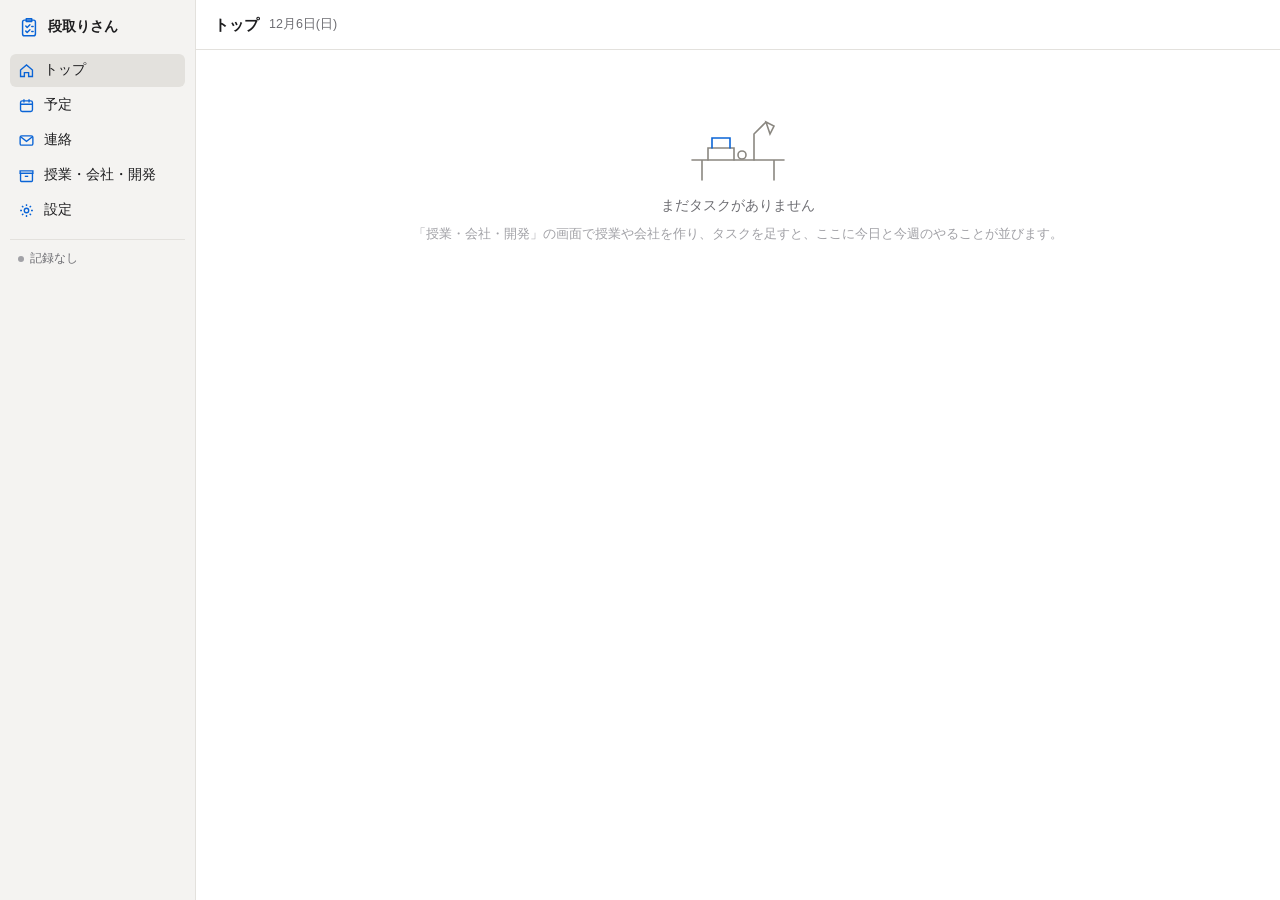
==== web/index.html @ 80c5bd5e "実装①区切り1: 土台(本体・データ・予備・画面の枠・開く .bat) Co-Authored-By: Claude Opus 5.5 <noreply@anthropic.com>" ====
<!doctype html>
<html lang="ja">
<head>
<meta charset="utf-8">
<meta name="viewport" content="width=device-width, initial-scale=1">
<title>段取りさん</title>
<link rel="icon" href="/assets/character/dandori-normal.png">
<link rel="stylesheet" href="/web/app.css">
</head>
<body>
<div class="app" id="app">
  <aside class="side" id="side"></aside>
  <main class="main" id="main"></main>
</div>
<nav class="tabbar" id="tabbar"></nav>
<div id="layer"></div>
<script src="/web/app.js"></script>
</body>
</html>
---- web/app.css ----
/* 段取りさんの見た目。UI 試作(版23)の色・線・文字の大きさをそのまま使う */
:root{
  --bg:#ecebe8; --win:#ffffff; --side:#f4f3f1; --line:#e3e1dd; --line2:#d3d0ca;
  --ink:#1d1d1f; --sub:#6e6e73; --faint:#a1a1a6;
  --blue:#0a64d6; --blue-wash:#e8f0fc; --red:#c8372d; --red-wash:#fbeceb; --amber:#9a6200; --amber-wash:#fbf2df;
  --ill:#8a8780; --ill-accent:#0a64d6;
  color-scheme:light;
}
@media (prefers-color-scheme: dark){:root{
  --bg:#141416; --win:#1e1e20; --side:#252528; --line:#323236; --line2:#3e3e43;
  --ink:#f2f2f4; --sub:#a1a1a6; --faint:#6e6e73;
  --blue:#4c9bff; --blue-wash:#1b2a40; --red:#ff6b5f; --red-wash:#3a2020; --amber:#e8b04b; --amber-wash:#352a14;
  --ill:#8e8b85; --ill-accent:#4c9bff; color-scheme:dark}}
*{box-sizing:border-box}
html,body{height:100%}
body{margin:0;background:var(--win);color:var(--ink);font-family:-apple-system,BlinkMacSystemFont,"Hiragino Sans","Yu Gothic UI","Meiryo",sans-serif;font-size:13.5px;line-height:1.55;font-variant-numeric:tabular-nums}
button{font:inherit;color:inherit;background:none;border:0;cursor:pointer;padding:0}
input,select,textarea{font:inherit;color:var(--ink)}
[hidden]{display:none!important}

.app{display:grid;grid-template-columns:196px minmax(0,1fr);height:100%}
.side{background:var(--side);border-right:1px solid var(--line);padding:14px 10px;display:flex;flex-direction:column;gap:2px;overflow-y:auto}
.brand{display:flex;align-items:center;gap:8px;padding:2px 8px 14px;font-weight:700;font-size:14px}
.brand svg{width:22px;height:22px}
.nav{display:flex;align-items:center;gap:9px;padding:6px 8px;border-radius:6px;color:var(--ink);width:100%;text-align:left}
.nav svg{width:17px;height:17px;flex:none;color:var(--blue)}
.nav .c{margin-left:auto;color:var(--sub);font-size:12px}
.nav.on{background:var(--line)}
.nav .dot{width:7px;height:7px;border-radius:50%;background:var(--blue);margin-left:auto}
.recmini{margin:10px 0 0;padding:10px 8px 0;font-size:11.5px;color:var(--sub);display:flex;align-items:center;gap:6px;border-top:1px solid var(--line)}
.recmini .pulse{width:6px;height:6px;border-radius:50%;background:var(--faint);flex:none}
.recmini.on .pulse{background:var(--red)}
.recmini .clk{color:var(--faint);margin-left:auto}

.main{min-width:0;display:flex;flex-direction:column;overflow-y:auto;container-type:inline-size}
.bar{display:flex;align-items:center;gap:10px;padding:12px 18px;border-bottom:1px solid var(--line);min-height:50px;position:sticky;top:0;background:var(--win);z-index:2}
.bar h1{font-size:15px;margin:0;font-weight:700}
.bar .date{color:var(--sub);font-size:12.5px}
.bar .r{margin-left:auto;display:flex;gap:8px;align-items:center}
.col{min-width:0;padding:0 18px 24px}
.btn{border:1px solid var(--line2);border-radius:6px;padding:3px 10px;font-size:12.5px;background:var(--win)}
.btn.pri{background:var(--blue);border-color:var(--blue);color:#fff}
.empty{display:flex;flex-direction:column;align-items:center;gap:8px;color:var(--faint);padding:48px 16px;font-size:12.5px;text-align:center}
.empty svg{width:120px;height:90px}
.empty b{color:var(--sub);font-weight:500;font-size:13.5px}

.tabbar{display:none}
@media (max-width:760px){
  .app{grid-template-columns:1fr;height:auto;min-height:100%;padding-bottom:80px}
  .side{display:none}
  .tabbar{display:flex;flex-wrap:wrap;position:fixed;left:0;right:0;bottom:0;border-top:1px solid var(--line);background:var(--side);justify-content:space-around;padding:6px 0 8px;z-index:4}
  .tabbar .recmini{width:100%;margin:0 0 4px;padding:0 14px 5px;border-top:0;border-bottom:1px solid var(--line);font-size:10.5px}
  .tabbar button{display:flex;flex-direction:column;align-items:center;gap:2px;font-size:10.5px;color:var(--sub);position:relative;min-width:56px}
  .tabbar svg{width:20px;height:20px}
  .tabbar button.on{color:var(--blue)}
  .tabbar .dot{position:absolute;top:0;right:14px;width:7px;height:7px;border-radius:50%;background:var(--blue)}
  .main{overflow:visible}
  .bar .date{display:none}
}
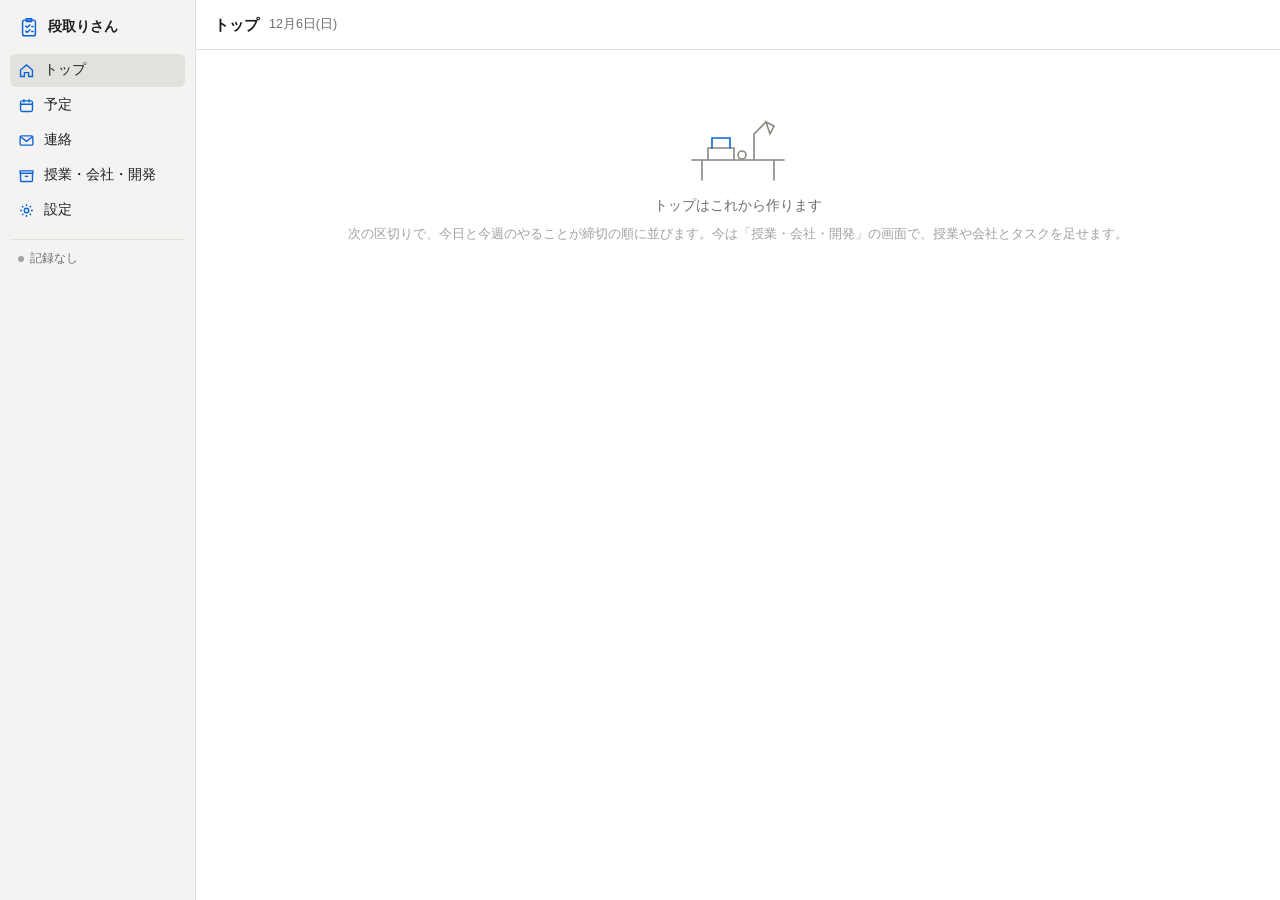
==== commit a339cdc6: "実装①区切り2: 入れ物とタスク(種類・一覧・中の画面・タスクの窓・未分類の仕分け) Co-Authored-By: Claude Opus 5.5 <noreply@anthropic.com>" ====
--- a/web/index.html
+++ b/web/index.html
@@ -6,6 +6,7 @@
 <title>段取りさん</title>
 <link rel="icon" href="/assets/character/dandori-normal.png">
 <link rel="stylesheet" href="/web/app.css">
+<link rel="stylesheet" href="/web/screens.css">
 </head>
 <body>
 <div class="app" id="app">
--- a/web/screens.css
+++ b/web/screens.css
@@ -0,0 +1,86 @@
+/* 授業・会社・開発(S4)と中の画面(S5)、設定、小窓 */
+.sec{padding:12px 0;border-bottom:1px solid var(--line)}
+.sh{font-size:11.5px;color:var(--sub);margin:0 0 6px;display:flex;align-items:center;gap:6px}
+.band{margin-top:12px;padding:7px 10px;border-radius:6px;background:var(--amber-wash);color:var(--amber);font-size:12.5px;display:flex;gap:8px;align-items:center;width:100%;text-align:left}
+.kind{padding:12px 0;border-bottom:1px solid var(--line)}
+.kind h3{font-size:13px;margin:0 0 6px;display:flex;align-items:center;gap:8px}
+.kind h3 i{width:9px;height:9px;border-radius:2px}
+.kind h3 span{color:var(--sub);font-weight:400;font-size:12px}
+.kind .none{color:var(--faint);font-size:12px;padding:2px 0 4px}
+.fhd,.frow{display:grid;grid-template-columns:170px minmax(0,1fr) 84px 84px;gap:12px;align-items:baseline}
+.fhd{font-size:11px;color:var(--faint);padding:10px 6px 4px;border-bottom:1px solid var(--line)}
+.frow{padding:6px;margin:0 -6px;width:calc(100% + 12px);border-radius:6px;text-align:left;font-size:12.5px}
+.frow:hover{background:var(--side)}
+.fn{font-weight:500;min-width:0;overflow:hidden;text-overflow:ellipsis;white-space:nowrap}
+.fx{display:flex;gap:10px;min-width:0}
+.fx span:first-child{min-width:0;overflow:hidden;text-overflow:ellipsis;white-space:nowrap}
+.fd{color:var(--sub);white-space:nowrap}
+.fnone{color:var(--faint)}
+.fc{text-align:right;color:var(--sub)}
+.fl{display:none;font-style:normal}
+.late{color:var(--red)}
+.fold{color:var(--sub);font-size:12.5px;padding:12px 0;display:block}
+.chead{padding:14px 18px;border-bottom:1px solid var(--line)}
+.chead .back{color:var(--blue);font-size:12.5px}
+.chead .t{font-size:17px;font-weight:700;display:flex;gap:8px;align-items:center;margin-top:4px}
+.chead .m{color:var(--sub);font-size:12px;margin-top:4px;display:flex;flex-wrap:wrap;gap:4px 14px;align-items:center}
+.gtrack{display:inline-block;width:120px;height:4px;background:var(--line);border-radius:2px;overflow:hidden;vertical-align:middle;margin-right:6px}
+.gtrack i{display:block;height:100%;background:var(--blue)}
+.tabs{display:flex;gap:2px;border-bottom:1px solid var(--line);padding:0 18px}
+.tabs button{padding:9px 12px;font-size:12.5px;color:var(--sub);border-bottom:2px solid transparent;margin-bottom:-1px}
+.tabs button.on{color:var(--ink);border-bottom-color:var(--blue)}
+.lb{font-size:11px;padding:1px 6px;border-radius:4px;white-space:nowrap}
+.task{display:grid;grid-template-columns:18px minmax(0,1fr) auto;gap:8px;align-items:center;padding:6px 0;border-bottom:1px solid var(--line)}
+.task.withLab{grid-template-columns:18px auto minmax(0,1fr) auto}
+.task:last-child{border-bottom:0}
+.ck{width:15px;height:15px;border:1.5px solid var(--line2);border-radius:50%;display:block}
+.ck:hover{border-color:var(--blue)}
+.task.done .ck{background:var(--blue);border-color:var(--blue)}
+.task.done .nm,.task.done .tlink{color:var(--faint);text-decoration:line-through}
+.nm{min-width:0;overflow-wrap:anywhere;text-align:left}
+.rowbtn{text-align:left;min-width:0;display:block;width:100%}
+.due{color:var(--sub);font-size:12px;white-space:nowrap}
+.due.late{color:var(--red)}
+.tlink{color:var(--ink);text-decoration:underline;text-decoration-color:var(--line2);text-underline-offset:3px}
+.tlink:hover{color:var(--blue);text-decoration-color:var(--blue)}
+.to{margin-left:6px;font-size:11px;color:var(--faint);text-decoration:none;display:inline-block}
+.mk{font-size:10.5px;border-radius:4px;padding:0 5px;margin-left:5px;white-space:nowrap}
+.mk-rep{color:var(--sub);border:1px dashed var(--line2)}
+.mk-pick{background:var(--side);color:var(--sub)}
+.rowb{display:flex;align-items:center;gap:8px;margin-top:10px;flex-wrap:wrap}
+.sset{padding:14px 0;border-bottom:1px solid var(--line)}
+.sset h3{font-size:13px;margin:0 0 8px}
+.krow{display:grid;grid-template-columns:auto minmax(0,1fr) auto auto auto;gap:8px 14px;align-items:center;padding:6px 0;border-bottom:1px solid var(--line);font-size:12.5px}
+.krow input[type=color]{width:26px;height:22px;border:1px solid var(--line2);border-radius:4px;padding:0;background:none}
+.nmin{border:1px solid transparent;border-radius:5px;padding:2px 6px;background:none;min-width:0;width:100%}
+.nmin:hover,.nmin:focus{border-color:var(--line2);outline:0}
+.tg{white-space:nowrap;display:inline-flex;align-items:center;gap:5px;font-size:11.5px;color:var(--sub)}
+.sw{width:26px;height:15px;border-radius:8px;background:var(--line2);position:relative;transition:.2s;flex:none}
+.sw::after{content:"";position:absolute;top:2px;left:2px;width:11px;height:11px;border-radius:50%;background:var(--win);transition:.2s}
+.sw.on{background:var(--blue)}
+.sw.on::after{left:13px}
+.link{color:var(--blue)}
+.danger{color:var(--red)}
+.ov{position:fixed;inset:0;background:rgba(20,20,22,.28);display:flex;align-items:flex-start;justify-content:center;padding:70px 16px;z-index:20}
+.modal{background:var(--win);border:1px solid var(--line2);border-radius:10px;width:min(440px,100%);padding:16px 18px;box-shadow:0 18px 40px rgba(0,0,0,.18)}
+.modal h3{margin:0 0 10px;font-size:14px}
+.modal .acts{display:flex;justify-content:flex-end;gap:8px;margin-top:14px;flex-wrap:wrap}
+.modal .acts .l{margin-right:auto}
+.field{display:grid;grid-template-columns:120px minmax(0,1fr);gap:8px;align-items:center;margin:7px 0;font-size:12.5px}
+.field input,.field select{border:1px solid var(--line2);border-radius:6px;padding:4px 8px;background:var(--win);min-width:0;width:100%}
+.field .two{display:flex;gap:6px}
+.hint{font-size:11.5px;color:var(--faint);line-height:1.6}
+.err{color:var(--red);font-size:12px;min-height:1.2em;margin-top:6px}
+.toast{position:fixed;left:50%;bottom:30px;transform:translateX(-50%);background:var(--ink);color:var(--win);border-radius:8px;padding:8px 14px;display:flex;gap:14px;align-items:center;font-size:12.5px;z-index:30;white-space:nowrap}
+.toast button{color:#7db5ff;font-weight:500}
+@media (max-width:760px){
+  .toast{bottom:96px}
+  .fhd{display:none}
+  .frow{grid-template-columns:minmax(0,1fr) auto;gap:2px 10px}
+  .frow .fx{grid-column:1/-1;grid-row:2;font-size:12px}
+  .frow .fc:last-child{display:none}
+  .fl{display:inline}
+  .krow{grid-template-columns:auto minmax(0,1fr) auto}
+  .krow .tg{grid-column:2/-1}
+  .field{grid-template-columns:1fr}
+}
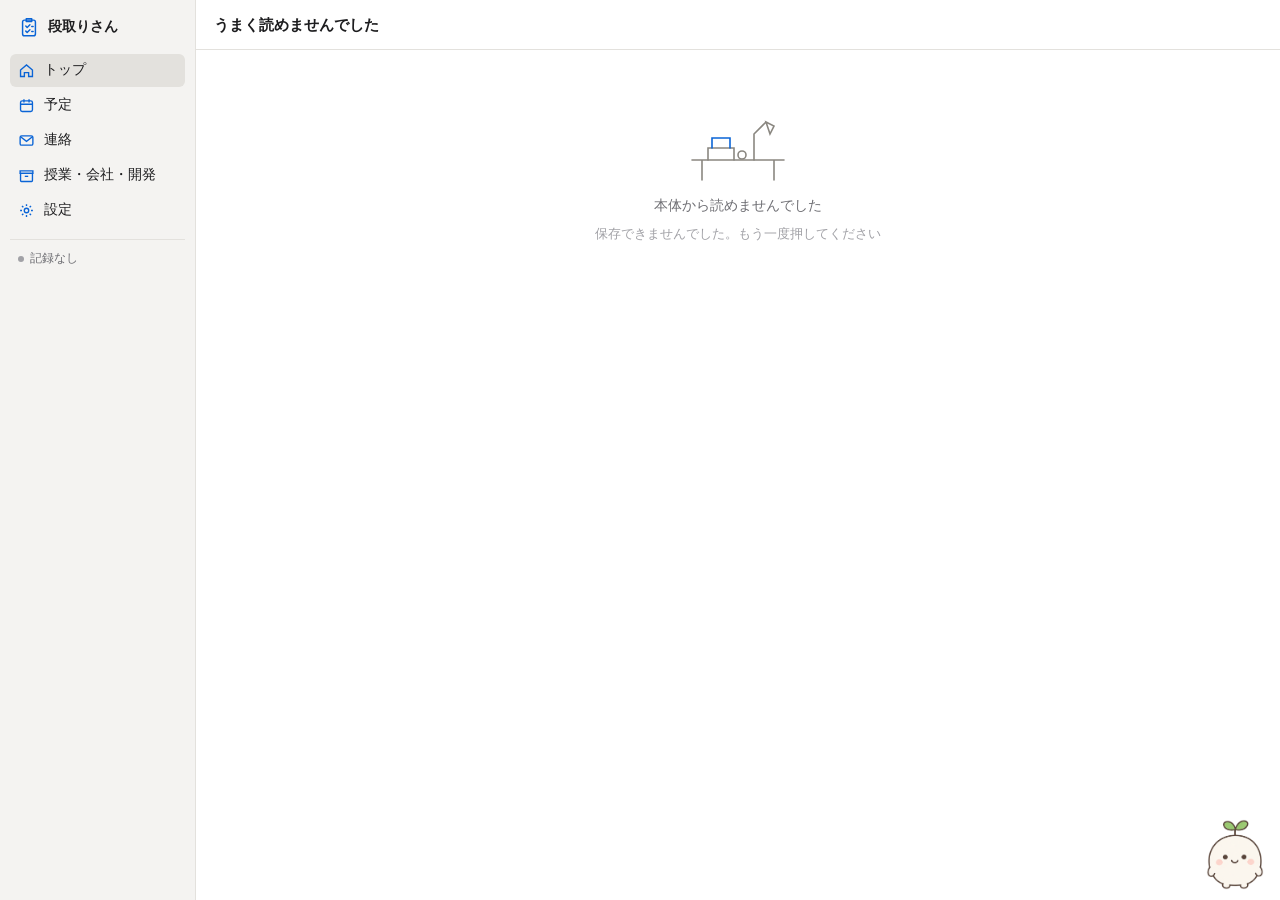
==== commit be9d0ab0: "実装①区切り6: モッチ(吹き出し・サイドバー・運ぶ・ひまなときの動き・claude -p で答える・確認してから操作) Co-Authored-By: Claude Opus 5.5 <norepl" ====
--- a/web/index.html
+++ b/web/index.html
@@ -7,14 +7,18 @@
 <link rel="icon" href="/assets/character/dandori-normal.png">
 <link rel="stylesheet" href="/web/app.css">
 <link rel="stylesheet" href="/web/screens.css">
+<link rel="stylesheet" href="/web/mochi.css">
 </head>
 <body>
 <div class="app" id="app">
   <aside class="side" id="side"></aside>
   <main class="main" id="main"></main>
+  <aside class="agp" id="agp" hidden aria-label="モッチと話す"></aside>
 </div>
 <nav class="tabbar" id="tabbar"></nav>
+<div id="agent"></div>
 <div id="layer"></div>
 <script src="/web/app.js"></script>
+<script src="/web/mochi.js"></script>
 </body>
 </html>
--- a/web/screens.css
+++ b/web/screens.css
@@ -84,3 +84,48 @@
   .krow .tg{grid-column:2/-1}
   .field{grid-template-columns:1fr}
 }
+
+/* トップ(S1) */
+.tbody{display:grid;grid-template-columns:minmax(0,1fr) 270px;flex:1}
+.rcol{border-left:1px solid var(--line);padding:0 16px 24px;min-width:0}
+.gauge{display:grid;grid-template-columns:auto minmax(0,1fr) auto;gap:10px;align-items:center;font-size:12px;color:var(--sub);padding:2px 0}
+.gbtn{text-align:left;border-radius:6px;padding:4px 6px;margin:-4px -6px;width:calc(100% + 12px)}
+.gbtn:hover{background:var(--side)}
+.gar{color:var(--faint);font-size:10px}
+.gdetail{margin-top:8px;padding:6px 0 2px 12px;border-left:2px solid var(--line)}
+.gdetail .gauge{grid-template-columns:150px minmax(0,1fr) 60px}
+.gsub{font-size:11px;color:var(--faint);margin:6px 0 2px}
+.track{height:4px;background:var(--line);border-radius:2px;overflow:hidden}
+.track i{display:block;height:100%;background:var(--blue);border-radius:2px}
+.links{display:flex;flex-wrap:wrap;gap:6px}
+.lk{display:inline-flex;align-items:center;gap:6px;border:1px solid var(--line2);border-radius:6px;padding:3px 9px;font-size:12.5px;background:var(--win);color:var(--ink);text-decoration:none}
+.lk:hover{border-color:var(--blue)}
+.lk svg{color:var(--sub)}
+.lk em{font-style:normal;color:var(--sub);font-size:11.5px}
+.note{display:flex;flex-wrap:wrap;gap:4px 14px;font-size:12.5px}
+.note button{color:var(--blue)}
+.overdue{background:var(--red-wash);margin:0 -18px;padding:8px 18px}
+.overdue .sh{color:var(--red)}
+.tl{display:grid;grid-template-columns:44px minmax(0,1fr);gap:8px;padding:4px 0;font-size:12.5px}
+.tl span:first-child{color:var(--sub)}
+.sh .n{color:var(--faint)}
+@media (max-width:900px){
+  .tbody{grid-template-columns:1fr}
+  .rcol{border-left:0;padding:0 18px;border-top:1px solid var(--line)}
+}
+
+/* 作業記録・確認してほしいこと */
+.log{display:grid;grid-template-columns:110px minmax(0,1fr) auto;gap:10px;padding:6px 0;border-bottom:1px solid var(--line);font-size:12.5px;align-items:center}
+.log .tm{color:var(--sub)}
+.cm{color:var(--sub);font-size:11.5px}
+.qcard{padding:12px 0;border-bottom:1px solid var(--line)}
+.qcard b{font-weight:500}
+.qcard .s{color:var(--sub);font-size:12px;margin:2px 0 6px}
+.qcard select{border:1px solid var(--line2);border-radius:6px;padding:3px 6px;background:var(--win)}
+.btn.sm{padding:1px 8px;font-size:12px}
+.ask1{margin:0 0 8px;padding:8px 10px;background:var(--blue-wash);border-radius:6px;font-size:12.5px;display:flex;flex-wrap:wrap;gap:6px;align-items:center}
+
+.mk-warn{background:var(--amber-wash);color:var(--amber)}
+.kv{display:grid;grid-template-columns:200px minmax(0,1fr);gap:4px 12px;font-size:12.5px;padding:3px 0}
+.kv span:first-child{color:var(--sub)}
+@media (max-width:760px){.kv{grid-template-columns:1fr}}
--- a/web/mochi.css
+++ b/web/mochi.css
@@ -0,0 +1,110 @@
+/* モッチ(F22・S7)。UI 試作 版23 の見た目と動きをそのまま使う。窓いっぱいなので fixed で置く */
+.mascot{position:fixed;left:0;top:0;z-index:6;width:58px;height:71px;display:block;touch-action:none;cursor:grab}
+.mascot.grab{cursor:grabbing}
+.mchar{position:relative;display:block;width:100%;height:100%}
+.mascot .mchar{animation:bob 3.2s ease-in-out infinite}
+.mascot:hover .mchar{transform:translateY(-3px)}
+.mchar img{position:absolute;inset:0;width:100%;height:100%;pointer-events:none}
+.m-n{animation:mn 5s infinite}.m-b{opacity:0;animation:mb 5s infinite}.m-t{opacity:0}
+.talking .m-n{opacity:1;animation:none}.talking .m-b{opacity:0;animation:none}.talking .m-t{animation:tk .5s steps(1) infinite}
+@keyframes mn{0%,93%,98%,100%{opacity:1}94%,97%{opacity:0}}@keyframes mb{0%,93%,98%,100%{opacity:0}94%,97%{opacity:1}}@keyframes tk{0%{opacity:1}50%{opacity:0}}
+.mascot .keep{position:absolute;right:-2px;top:-2px;width:10px;height:10px;border-radius:50%;background:var(--blue);border:2px solid var(--win)}
+@keyframes bob{0%,100%{transform:translateY(0)}50%{transform:translateY(-2px)}}
+@keyframes blink{0%,94%,100%{transform:scaleY(1)}96%{transform:scaleY(.1)}}
+.bub{position:fixed;visibility:hidden;z-index:4;max-width:220px;background:var(--win);border:1px solid var(--line2);border-radius:10px;padding:8px 26px 8px 11px;font-size:12px;line-height:1.55;text-align:left;box-shadow:0 6px 18px rgba(0,0,0,.08)}
+.bub::after{content:"";position:absolute;left:var(--tx,20px);bottom:-6px;width:10px;height:10px;background:var(--win);border-right:1px solid var(--line2);border-bottom:1px solid var(--line2);transform:rotate(45deg)}
+.bub .x{position:absolute;right:7px;top:4px;color:var(--faint);font-size:14px}
+.aghd .mface{width:22px;height:27px;flex:none}
+.agbtn{position:absolute;right:18px;bottom:18px;z-index:4;display:flex;align-items:center;gap:7px;padding:7px 14px 7px 11px;border:1px solid var(--line2);border-radius:20px;background:var(--win);font-size:12.5px;box-shadow:0 4px 14px rgba(0,0,0,.08)}
+.agbtn svg{width:17px;height:17px;color:var(--blue)}
+.agbtn:hover{border-color:var(--blue)}
+.agp{min-width:0;min-height:0;height:100%;background:var(--win);border-left:1px solid var(--line);display:flex;flex-direction:column}
+.aghd{display:flex;align-items:center;gap:8px;padding:12px 14px;border-bottom:1px solid var(--line);font-weight:700;font-size:13.5px}
+.aghd svg{width:18px;height:18px;color:var(--blue)}
+.aghr{margin-left:auto;display:flex;align-items:center;gap:10px}
+.agnew{color:var(--blue);font-weight:400;font-size:12px}
+.aghide{color:var(--sub);display:flex;padding:2px;border-radius:5px}
+.aghide:hover{background:var(--side)}
+.agkeep{font-size:11px;color:var(--faint);margin-left:2px}
+.agctx{font-size:11.5px;color:var(--sub);padding:7px 14px;border-bottom:1px solid var(--line);background:var(--side)}
+.agctx b{color:var(--ink);font-weight:500}
+.aglog{flex:1;overflow-y:auto;padding:12px 14px;display:flex;flex-direction:column;gap:12px;font-size:12.5px}
+.agm.me{align-self:flex-end;max-width:85%;background:var(--side);border-radius:8px;padding:6px 10px}
+.agm.ai{max-width:100%}
+.agm.ai .who{font-size:11px;color:var(--faint);margin-bottom:2px}
+.agm .ls{margin:6px 0 0;border-top:1px solid var(--line)}
+.agm .ls div{display:flex;justify-content:space-between;gap:10px;padding:4px 0;border-bottom:1px solid var(--line)}
+.agm .ls span:last-child{color:var(--sub);white-space:nowrap}
+.agm .src{color:var(--faint);font-size:11px;margin-top:5px}
+.agm .row{margin-top:8px}
+.agm.wait{color:var(--faint)}
+.agsug{display:flex;flex-wrap:wrap;gap:5px;padding:0 14px 10px}
+.agsug button{border:1px solid var(--line2);border-radius:14px;padding:2px 10px;font-size:11.5px;color:var(--sub)}
+.agsug button:hover{color:var(--blue);border-color:var(--blue)}
+.agin{border-top:1px solid var(--line);padding:10px 14px 12px}
+.agin .hint{margin-top:5px}
+.chat{position:fixed;visibility:hidden;z-index:5;width:min(330px,calc(100% - 28px));max-height:min(460px,calc(100% - 110px));display:flex;flex-direction:column;background:var(--win);border:1px solid var(--line2);border-radius:16px;box-shadow:0 12px 32px rgba(0,0,0,.12)}
+.chat::after{content:"";position:absolute;left:var(--tx,30px);bottom:-7px;width:13px;height:13px;background:var(--win);border-right:1px solid var(--line2);border-bottom:1px solid var(--line2);transform:rotate(45deg)}
+.chd{display:flex;align-items:baseline;gap:8px;padding:11px 14px 6px;font-size:12px}
+.chd b{font-size:13px}
+.chd .ctx{color:var(--faint);font-size:11px;min-width:0;overflow:hidden;text-overflow:ellipsis;white-space:nowrap}
+.chr{margin-left:auto;display:flex;gap:10px;white-space:nowrap}
+.chr button{color:var(--sub);font-size:11.5px}
+.chr button:hover{color:var(--blue)}
+.clog{flex:1;min-height:0;overflow-y:auto;padding:4px 14px 8px;display:flex;flex-direction:column;gap:9px;font-size:12.5px;line-height:1.65}
+.cm.me{align-self:flex-end;max-width:85%;background:var(--blue-wash);color:var(--ink);border-radius:12px 12px 4px 12px;padding:5px 11px}
+.cm.ai{align-self:flex-start;max-width:96%}
+.cm .ls{margin:5px 0 0;border-top:1px solid var(--line)}
+.cm .ls div{display:flex;justify-content:space-between;gap:10px;padding:3px 0;border-bottom:1px solid var(--line)}
+.cm .ls span:last-child{color:var(--sub);white-space:nowrap}
+.cm .src{color:var(--faint);font-size:11px;margin-top:3px}
+.cm .row{margin-top:7px}
+.dots3{display:inline-flex;gap:4px;padding:4px 0}
+.dots3 i{width:6px;height:6px;border-radius:50%;background:var(--faint);animation:dt 1s infinite}
+.dots3 i:nth-child(2){animation-delay:.15s}.dots3 i:nth-child(3){animation-delay:.3s}
+@keyframes dt{0%,60%,100%{opacity:.3;transform:translateY(0)}30%{opacity:1;transform:translateY(-2px)}}
+.csug{display:flex;gap:5px;overflow-x:auto;padding:0 14px 8px;scrollbar-width:none}
+.csug button{flex:none;border:1px solid var(--line2);border-radius:14px;padding:2px 10px;font-size:11.5px;color:var(--sub);white-space:nowrap}
+.csug button:hover{color:var(--blue);border-color:var(--blue)}
+.cin{display:flex;align-items:center;gap:6px;margin:0 10px 10px;padding:4px 4px 4px 12px;border:1px solid var(--line2);border-radius:20px;background:var(--side)}
+.cin:focus-within{border-color:var(--blue);background:var(--win)}
+.cin input{flex:1;min-width:0;border:0;outline:0;background:none;padding:4px 0;font-size:12.5px}
+.send{width:26px;height:26px;border-radius:50%;background:var(--blue);color:#fff;display:flex;align-items:center;justify-content:center;flex:none}
+.send svg{width:15px;height:15px}
+.mascot.hop{animation:hop .9s ease-out}
+.mascot.sway{animation:sway 1.6s ease-in-out}
+.mascot.peek{animation:peek 2.2s ease-in-out}
+.mascot.stretch{animation:stretch 1.4s ease-in-out}
+.mascot.doze .m-n,.mascot.doze .m-t{opacity:0!important;animation:none!important}
+.mascot.doze .m-b{opacity:1;animation:none}
+.zz{position:absolute;left:-4px;top:2px;font-size:11px;color:var(--sub);font-weight:700;pointer-events:none;animation:zz 3.6s ease-out forwards}
+.zz:nth-of-type(2){animation-delay:1.1s;opacity:0}
+@keyframes hop{0%{transform:translateY(0) scale(1,1)}15%{transform:translateY(0) scale(1.08,.9)}40%{transform:translateY(-16px) scale(.95,1.06)}65%{transform:translateY(0) scale(1.06,.93)}80%{transform:translateY(-4px) scale(1,1)}100%{transform:translateY(0)}}
+@keyframes sway{0%,100%{transform:rotate(0)}25%{transform:rotate(-9deg)}75%{transform:rotate(9deg)}}
+@keyframes peek{0%,100%{transform:translateX(0) scaleX(1)}20%,45%{transform:translateX(-6px) scaleX(1)}50%,80%{transform:translateX(-6px) scaleX(-1)}}
+@keyframes stretch{0%,100%{transform:scale(1,1)}40%,60%{transform:scale(.94,1.12)}}
+@keyframes zz{0%{opacity:0;transform:translate(0,0)}20%{opacity:1}100%{opacity:0;transform:translate(-14px,-22px)}}
+.chat.below::after,.bub.below::after{bottom:auto;top:-7px;transform:rotate(225deg)}
+#agent.dragging .chat,#agent.dragging .bub{display:none}
+.mascot.panic .mchar{animation:panic .16s linear infinite}
+.mascot.panic .m-n,.mascot.panic .m-b{opacity:0!important;animation:none!important}
+.mascot.panic .m-t{opacity:1!important;animation:none!important}
+.mascot.panic::before,.mascot.panic::after{content:"";position:absolute;width:7px;height:10px;border-radius:50% 50% 50% 50%/40% 40% 60% 60%;background:#8cc4f2;top:8px;animation:sweat .5s ease-out infinite}
+.mascot.panic::before{left:-6px}.mascot.panic::after{right:-6px;animation-delay:.25s}
+.mascot .ah{position:absolute;left:50%;top:-16px;transform:translateX(-50%);font-size:11px;font-weight:700;color:var(--red);white-space:nowrap;pointer-events:none}
+.mascot.land .mchar{animation:land .45s ease-out}
+.mascot.walk .mchar{animation:step .32s ease-in-out infinite}
+.mascot.walk.right .mchar img{transform:scaleX(-1)}
+@keyframes panic{0%{transform:rotate(-12deg) translateY(0)}25%{transform:rotate(0) translateY(-3px)}50%{transform:rotate(12deg) translateY(0)}75%{transform:rotate(0) translateY(-3px)}100%{transform:rotate(-12deg)}}
+@keyframes sweat{0%{opacity:1;transform:translateY(0)}100%{opacity:0;transform:translateY(12px)}}
+@keyframes land{0%{transform:scale(1.15,.82)}45%{transform:scale(.94,1.08) translateY(-5px)}100%{transform:scale(1,1)}}
+@keyframes step{0%,100%{transform:translateY(0) rotate(-5deg)}50%{transform:translateY(-5px) rotate(5deg)}}
+.agp .aglog .cm{max-width:100%}
+.aghd .sideb{display:flex;gap:10px;margin-left:auto;font-weight:400}
+.app.ag{grid-template-columns:196px minmax(0,1fr) 330px}
+.agp .cin{margin-top:auto}
+.btn.sm{padding:1px 8px;font-size:12px}
+@media (max-width:760px){.app.ag{grid-template-columns:1fr}.agp{position:fixed;inset:0 0 58px 0;z-index:15;border-left:0;height:auto}}
+
+.cm{white-space:pre-wrap}
+.cm .ls,.cm .row{white-space:normal}
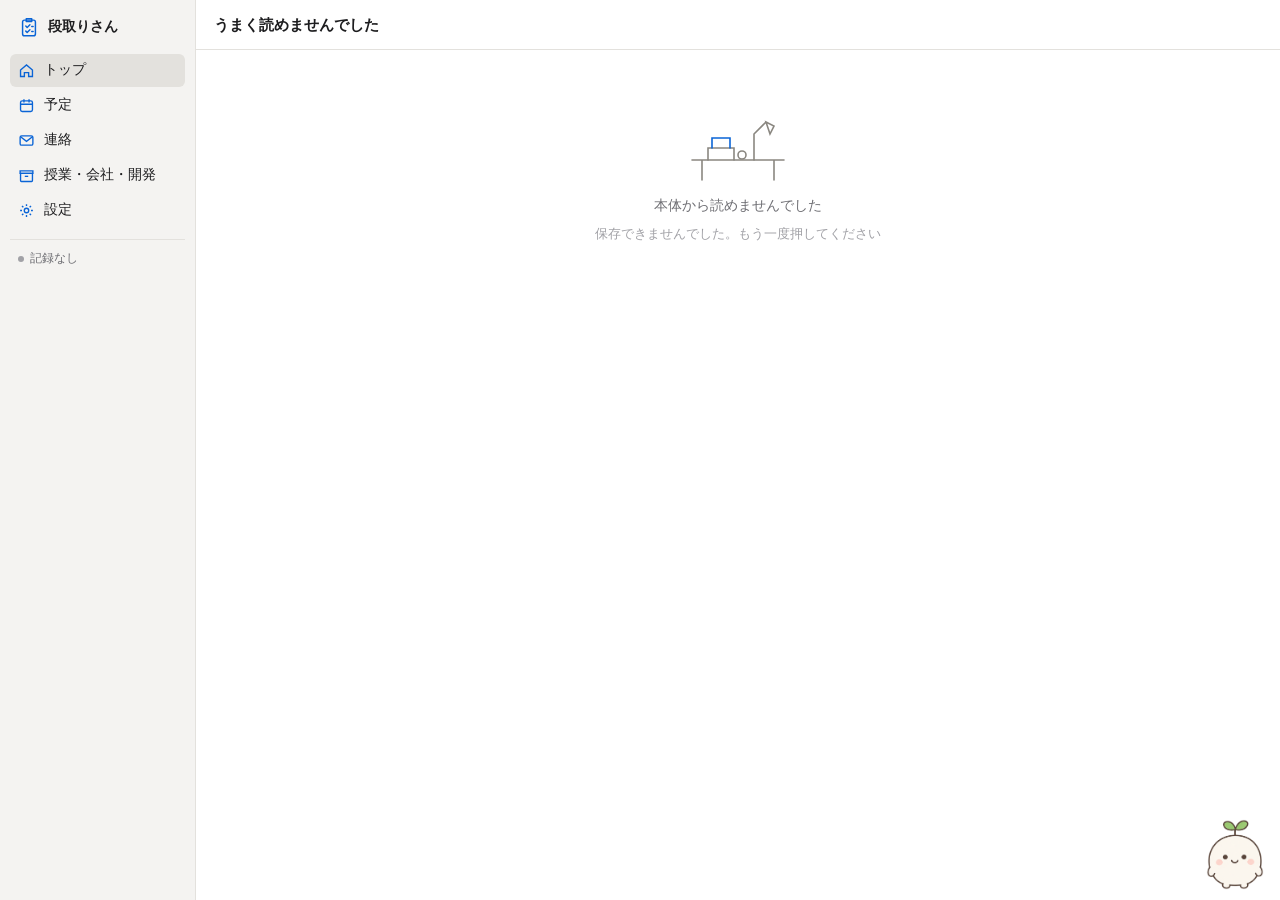
==== commit 58661b58: "区切り12 予定の画面(一覧・月、予定を足す・直す・消す、招待の札、書けなかった予定)。テストで本物の .env を読まない Co-Authored-By: Claude Opus 5.5 <nore" ====
--- a/web/index.html
+++ b/web/index.html
@@ -19,6 +19,7 @@
 <div id="agent"></div>
 <div id="layer"></div>
 <script src="/web/app.js"></script>
+<script src="/web/sched.js"></script>
 <script src="/web/mochi.js"></script>
 </body>
 </html>
--- a/web/screens.css
+++ b/web/screens.css
@@ -129,3 +129,73 @@
 .kv{display:grid;grid-template-columns:200px minmax(0,1fr);gap:4px 12px;font-size:12.5px;padding:3px 0}
 .kv span:first-child{color:var(--sub)}
 @media (max-width:760px){.kv{grid-template-columns:1fr}}
+
+/* 連絡の画面(S3) */
+.cbody{display:grid;grid-template-columns:180px minmax(0,1fr) minmax(0,1.1fr);flex:1;min-height:0}
+.cats{border-right:1px solid var(--line);padding:8px 6px}
+.cat{display:flex;width:100%;padding:5px 8px;border-radius:6px;font-size:12.5px;text-align:left}
+.cat span:last-child{margin-left:auto;color:var(--sub)}
+.cat.on{background:var(--blue-wash);color:var(--blue)}
+.cat.sep{margin-top:6px;border-top:1px solid var(--line);border-radius:0;padding-top:9px}
+.list{border-right:1px solid var(--line);min-width:0;overflow-y:auto}
+.mail{display:block;width:100%;text-align:left;padding:9px 14px;border-bottom:1px solid var(--line)}
+.mail.on{background:var(--blue-wash)}
+.mail .f{font-weight:500;display:flex;gap:6px;align-items:center;font-size:12.5px}
+.mail .f .from{min-width:0;overflow:hidden;text-overflow:ellipsis;white-space:nowrap}
+.mail .f span:last-child{margin-left:auto;color:var(--sub);font-size:11.5px;font-weight:400}
+.mail .s{color:var(--sub);font-size:12px;overflow:hidden;text-overflow:ellipsis;white-space:nowrap}
+.reader{padding:18px 22px;min-width:0;overflow-y:auto}
+.reader h2{font-size:16px;margin:0 0 4px}
+.reader .meta{color:var(--sub);font-size:12px;margin-bottom:14px}
+.mbody{white-space:pre-wrap;font-size:12.5px;line-height:1.7;max-width:70ch;overflow-wrap:anywhere}
+.reader .acts{display:flex;flex-direction:column;gap:10px;margin-top:16px;padding-top:12px;border-top:1px solid var(--line)}
+.mact div{display:flex;flex-direction:column;align-items:flex-start;gap:4px}
+.mact span{font-size:11.5px;color:var(--sub);line-height:1.6;max-width:46ch}
+.mk-ai{border:1px solid var(--blue);color:var(--blue)}
+.mk-mail{color:var(--sub);border:1px solid var(--line2)}
+.quote{margin:10px 0;padding:8px 10px;background:var(--side);border-radius:6px;font-size:12.5px}
+@media (max-width:760px){
+  .cbody{grid-template-columns:1fr}
+  .cats{display:flex;overflow-x:auto;border-right:0;border-bottom:1px solid var(--line);padding:6px 10px;gap:4px}
+  .cat{white-space:nowrap;width:auto;gap:6px}
+  .cat.sep{margin-top:0;border-top:0;padding-top:5px}
+  .list{border-right:0}
+  .reader{border-top:1px solid var(--line)}
+}
+
+/* 予定の画面(S2) */
+.sched-day{padding:10px 0;border-bottom:1px solid var(--line)}
+.sched-day h3{font-size:12.5px;margin:0 0 4px;color:var(--sub);font-weight:500}
+.sched-day h3.today{color:var(--blue)}
+.sched-day .none,.modal .none{color:var(--faint);font-size:12px;padding:2px 0}
+.ev{display:grid;grid-template-columns:96px auto minmax(0,1fr) auto;gap:8px;align-items:center;padding:4px 0;font-size:12.5px}
+.ev .tm{color:var(--sub);font-variant-numeric:tabular-nums}
+.ev .loc{color:var(--sub);font-size:11.5px}
+.ev .evn{text-align:left;min-width:0;color:var(--ink)}
+.ev .evn:hover{text-decoration:underline}
+.month{display:grid;grid-template-columns:repeat(7,minmax(0,1fr));border-top:1px solid var(--line);border-left:1px solid var(--line);margin-top:12px}
+.month .wd{font-size:11px;color:var(--sub);padding:4px 6px;border-right:1px solid var(--line);border-bottom:1px solid var(--line)}
+.month button{min-height:104px;min-width:0;text-align:left;padding:4px 5px;border-right:1px solid var(--line);border-bottom:1px solid var(--line);display:flex;flex-direction:column;gap:3px;font-size:12px}
+.mitems{display:flex;flex-direction:column;gap:2px;min-width:0;width:100%}
+.mev,.mbar,.mmore{display:block;font-size:11px;line-height:1.45;white-space:nowrap;overflow:hidden;text-overflow:ellipsis;min-width:0}
+.mev i{display:inline-block;width:6px;height:6px;border-radius:50%;margin-right:4px;vertical-align:1px}
+.mbar{border-radius:3px;padding:0 4px}
+.mbar.mdone{text-decoration:line-through;opacity:.6}
+.mmore{color:var(--sub)}
+.month .dots{display:none}
+.month button:hover{background:var(--side)}
+.month .out{color:var(--faint)}
+.month .td > span:first-child{background:var(--blue);color:#fff;border-radius:10px;padding:0 6px;align-self:flex-start}
+.dots{display:flex;gap:3px;flex-wrap:wrap}
+.dots i{width:6px;height:6px;border-radius:50%}
+@media (max-width:760px){
+  .ev{grid-template-columns:72px auto minmax(0,1fr) auto}
+  .month button{min-height:58px}
+  .month .mitems{display:none}
+  .month .dots{display:flex}
+}
+.seg{display:inline-flex;border:1px solid var(--line2);border-radius:7px;overflow:hidden;background:var(--win)}
+.seg button{padding:4px 12px;font-size:12.5px;color:var(--sub)}
+.seg button.on{background:var(--ink);color:var(--win)}
+.bar .date.snav{display:inline-flex;gap:6px;align-items:center;font-variant-numeric:tabular-nums}
+.bar .date.snav .link{font-size:15px;padding:0 4px}
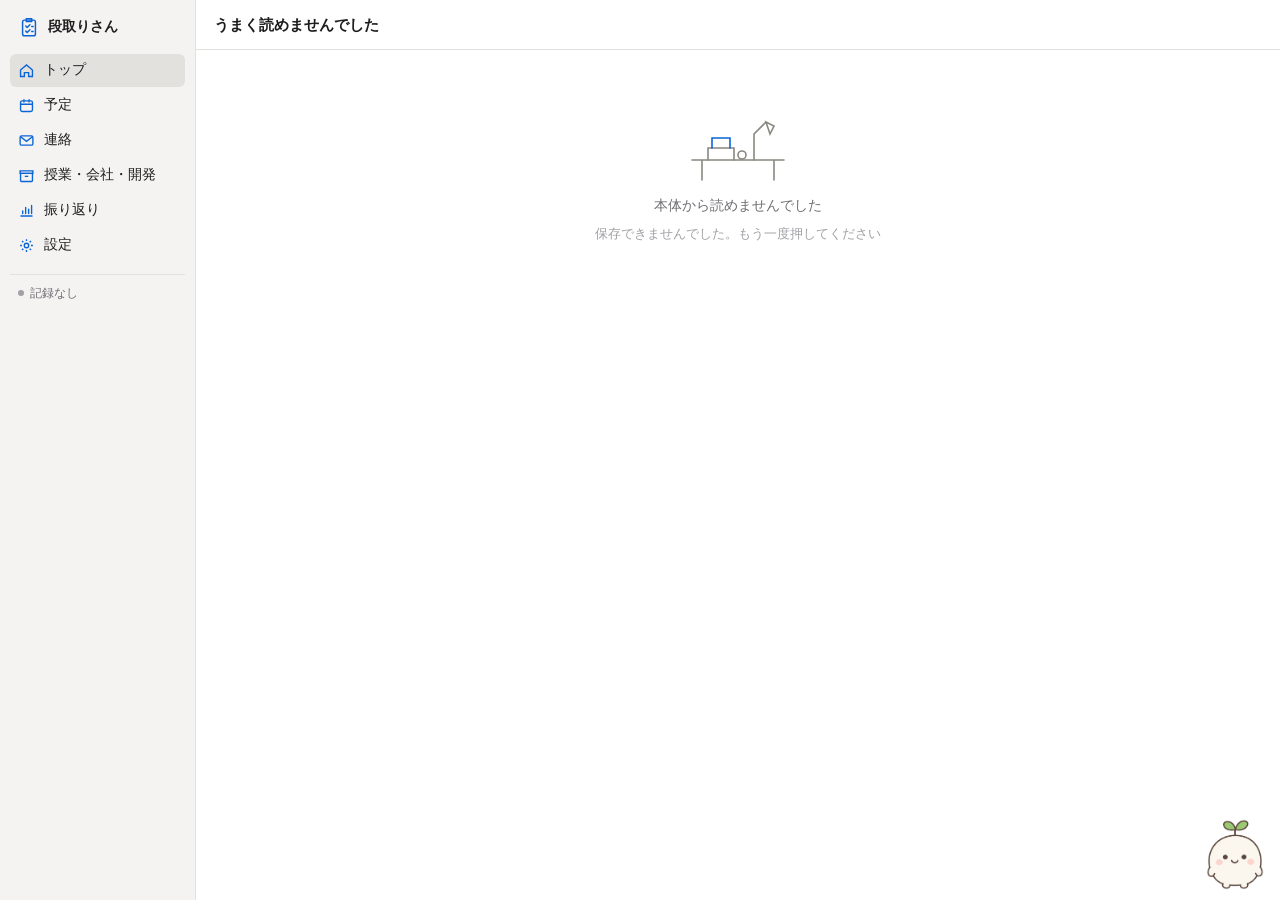
==== commit f8756564: "K'sLife の課題の読み込みと週の振り返りを足す(要件 1.09 F23・F24、基本設計 1.07) Co-Authored-By: Claude Opus 5.5 <noreply@anthr" ====
--- a/web/index.html
+++ b/web/index.html
@@ -20,6 +20,7 @@
 <div id="layer"></div>
 <script src="/web/app.js"></script>
 <script src="/web/sched.js"></script>
+<script src="/web/weekly.js"></script>
 <script src="/web/mochi.js"></script>
 </body>
 </html>
--- a/web/app.css
+++ b/web/app.css
@@ -2,14 +2,14 @@
 :root{
   --bg:#ecebe8; --win:#ffffff; --side:#f4f3f1; --line:#e3e1dd; --line2:#d3d0ca;
   --ink:#1d1d1f; --sub:#6e6e73; --faint:#a1a1a6;
-  --blue:#0a64d6; --blue-wash:#e8f0fc; --red:#c8372d; --red-wash:#fbeceb; --amber:#9a6200; --amber-wash:#fbf2df;
+  --blue:#0a64d6; --blue-wash:#e8f0fc; --red:#c8372d; --red-wash:#fbeceb; --amber:#9a6200; --amber-wash:#fbf2df; --gcal:#039be5;
   --ill:#8a8780; --ill-accent:#0a64d6;
   color-scheme:light;
 }
 @media (prefers-color-scheme: dark){:root{
   --bg:#141416; --win:#1e1e20; --side:#252528; --line:#323236; --line2:#3e3e43;
   --ink:#f2f2f4; --sub:#a1a1a6; --faint:#6e6e73;
-  --blue:#4c9bff; --blue-wash:#1b2a40; --red:#ff6b5f; --red-wash:#3a2020; --amber:#e8b04b; --amber-wash:#352a14;
+  --blue:#4c9bff; --blue-wash:#1b2a40; --red:#ff6b5f; --red-wash:#3a2020; --amber:#e8b04b; --amber-wash:#352a14; --gcal:#2b8fcf;
   --ill:#8e8b85; --ill-accent:#4c9bff; color-scheme:dark}}
 *{box-sizing:border-box}
 html,body{height:100%}
--- a/web/screens.css
+++ b/web/screens.css
@@ -117,6 +117,16 @@
 /* 作業記録・確認してほしいこと */
 .log{display:grid;grid-template-columns:110px minmax(0,1fr) auto;gap:10px;padding:6px 0;border-bottom:1px solid var(--line);font-size:12.5px;align-items:center}
 .log .tm{color:var(--sub)}
+/* git のコミット(F7)。記録にくっついたものは字下げ、点のものはそのまま並べる */
+.commit{display:grid;grid-template-columns:110px minmax(0,1fr) auto;gap:10px;padding:5px 0;border-bottom:1px dashed var(--line);font-size:12px;align-items:center;color:var(--sub)}
+.commit.on{padding-left:18px;grid-template-columns:92px minmax(0,1fr) auto}
+.commit .cmsg{display:flex;gap:6px;align-items:center;min-width:0;overflow-wrap:anywhere;color:var(--ink)}
+.commit .cmsg svg{flex:none;color:var(--sub)}
+@media (max-width:600px){.commit{grid-template-columns:42px minmax(0,1fr) auto;gap:8px}.commit.on{grid-template-columns:30px minmax(0,1fr) auto;padding-left:12px}}
+.chead .dv{margin-top:6px;display:flex;flex-wrap:wrap;gap:4px 12px;align-items:baseline;font-size:12.5px}
+.chead .dv .ds{min-width:0;overflow-wrap:anywhere}
+.chead .dv .ds.none{color:var(--sub)}
+.chead .dv .st{font-size:11.5px;color:var(--sub);border:1px solid var(--line2);padding:0 7px;border-radius:3px}
 .cm{color:var(--sub);font-size:11.5px}
 .qcard{padding:12px 0;border-bottom:1px solid var(--line)}
 .qcard b{font-weight:500}
@@ -173,29 +183,114 @@
 .ev .loc{color:var(--sub);font-size:11.5px}
 .ev .evn{text-align:left;min-width:0;color:var(--ink)}
 .ev .evn:hover{text-decoration:underline}
-.month{display:grid;grid-template-columns:repeat(7,minmax(0,1fr));border-top:1px solid var(--line);border-left:1px solid var(--line);margin-top:12px}
+/* 月の画面:週ごとの行。日のマス(押すと日の小窓)の上に、帯(終日・何日も続く予定)と1日の予定を段に重ねる */
+.month{margin-top:12px;border-top:1px solid var(--line);border-left:1px solid var(--line)}
+.month .wdh{display:grid;grid-template-columns:repeat(7,minmax(0,1fr))}
 .month .wd{font-size:11px;color:var(--sub);padding:4px 6px;border-right:1px solid var(--line);border-bottom:1px solid var(--line)}
-.month button{min-height:104px;min-width:0;text-align:left;padding:4px 5px;border-right:1px solid var(--line);border-bottom:1px solid var(--line);display:flex;flex-direction:column;gap:3px;font-size:12px}
-.mitems{display:flex;flex-direction:column;gap:2px;min-width:0;width:100%}
-.mev,.mbar,.mmore{display:block;font-size:11px;line-height:1.45;white-space:nowrap;overflow:hidden;text-overflow:ellipsis;min-width:0}
-.mev i{display:inline-block;width:6px;height:6px;border-radius:50%;margin-right:4px;vertical-align:1px}
+.mwk{display:grid;grid-template-columns:repeat(7,minmax(0,1fr));grid-template-rows:24px repeat(4,19px) minmax(6px,1fr);min-height:110px}
+.mcell{grid-row:1 / -1;min-width:0;text-align:left;padding:3px 5px;border-right:1px solid var(--line);border-bottom:1px solid var(--line);font-size:12px;display:flex;align-items:flex-start}
+.mcell:hover{background:var(--side)}
+.mcell.out{color:var(--faint)}
+.mcell.td span{background:var(--blue);color:#fff;border-radius:10px;padding:0 6px}
+.msp,.mev,.mbar,.mmore{position:relative;z-index:1;margin:1px 3px;min-width:0;font-size:11px;line-height:17px;white-space:nowrap;overflow:hidden;text-overflow:ellipsis;text-align:left}
+.msp{border-radius:4px;padding:0 6px;color:#fff}
+.msp.cl{border-top-right-radius:0;border-bottom-right-radius:0;margin-right:0}
+.msp.cr{border-top-left-radius:0;border-bottom-left-radius:0;margin-left:0}
+.mev i{display:inline-block;width:7px;height:7px;border-radius:50%;margin-right:4px;vertical-align:0}
+.mev:hover,.mmore:hover{background:var(--side);border-radius:4px}
 .mbar{border-radius:3px;padding:0 4px}
 .mbar.mdone{text-decoration:line-through;opacity:.6}
 .mmore{color:var(--sub)}
-.month .dots{display:none}
-.month button:hover{background:var(--side)}
-.month .out{color:var(--faint)}
-.month .td > span:first-child{background:var(--blue);color:#fff;border-radius:10px;padding:0 6px;align-self:flex-start}
-.dots{display:flex;gap:3px;flex-wrap:wrap}
-.dots i{width:6px;height:6px;border-radius:50%}
 @media (max-width:760px){
   .ev{grid-template-columns:72px auto minmax(0,1fr) auto}
-  .month button{min-height:58px}
-  .month .mitems{display:none}
-  .month .dots{display:flex}
-}
+  /* 細い形:文字を消して、帯は細い線、予定は点 */
+  .mwk{grid-template-rows:22px repeat(4,9px) minmax(4px,1fr);min-height:66px}
+  .msp{font-size:0;line-height:5px;height:5px;padding:0;margin-top:2px}
+  .mev,.mbar,.mmore{font-size:0;line-height:8px;height:8px}
+  .mev i{width:6px;height:6px}
+  .mbar{width:6px;border-radius:50%;padding:0;margin-left:5px}
+  .mmore{display:none}
+}
+.ev .per{color:var(--sub);font-size:11.5px;margin-left:6px}
+.syncline{display:flex;flex-wrap:wrap;align-items:center;gap:4px 12px;padding:8px 0 2px;font-size:12.5px;color:var(--sub)}
+.syncline .ok{color:#1e8e3e;font-weight:700}
+.syncline .ng{color:var(--red);font-weight:700}
+.syncline .r{margin-left:auto;display:flex;gap:10px}
 .seg{display:inline-flex;border:1px solid var(--line2);border-radius:7px;overflow:hidden;background:var(--win)}
 .seg button{padding:4px 12px;font-size:12.5px;color:var(--sub)}
 .seg button.on{background:var(--ink);color:var(--win)}
 .bar .date.snav{display:inline-flex;gap:6px;align-items:center;font-variant-numeric:tabular-nums}
 .bar .date.snav .link{font-size:15px;padding:0 4px}
+
+/* 自動で完了の欄(S3-5)と、終わっていそうの小窓(S1-4a) */
+.adone,.mrow{display:flex;gap:10px;align-items:center;padding:8px 0;border-bottom:1px solid var(--line)}
+.adone .an,.mrow .an{flex:1;min-width:0;display:flex;flex-direction:column;gap:2px;font-size:13px}
+.adone .src{overflow-wrap:anywhere}
+
+/* シフト表の写真(S2-2・S2-2a) */
+.shdrop{margin:14px 0 4px;border:1.5px dashed var(--line2);border-radius:8px;padding:16px;display:flex;flex-direction:column;gap:4px;align-items:flex-start;font-size:12.5px;color:var(--sub)}
+.shdrop b{color:var(--ink);font-size:13px}
+.shdrop.on{border-color:var(--blue);background:color-mix(in srgb, var(--blue) 8%, transparent)}
+.shdrop label{margin-top:6px;cursor:pointer}
+.shrow{display:grid;grid-template-columns:minmax(0,1.4fr) minmax(0,1fr) auto minmax(0,1fr) auto;gap:6px;align-items:center;margin:4px 0}
+.shrow input{min-width:0}
+
+/* 1行入力(F17)と着手日(F16) */
+.quick .qrow{display:flex;align-items:center;gap:8px;flex-wrap:wrap}
+.quick .qrow input{flex:1 1 220px;min-width:0;border:1px solid var(--line2);border-radius:6px;padding:6px 10px;background:var(--win);font-size:13px}
+.quick .qrow input:disabled{opacity:.6}
+.quick .hint{margin-top:5px}
+.mk-start{background:var(--blue-wash);color:var(--blue);border:1px solid var(--blue)}
+
+/* 月を切りかえて読んでいる間 */
+.col.loading{opacity:.45;pointer-events:none;transition:opacity .15s}
+
+/* トップの一番下の月のカレンダー(右の欄の下まで横いっぱい) */
+.topcal-wrap{border-top:1px solid var(--line);padding:4px 18px 24px}
+.topcal-wrap.loading{opacity:.45;pointer-events:none;transition:opacity .15s}
+.topcal{border-bottom:0}
+.topcal .sh .snav{display:inline-flex;gap:4px;align-items:center;color:var(--ink);font-size:12.5px;margin-left:6px;font-variant-numeric:tabular-nums}
+.topcal .sh .snav button{color:var(--blue);padding:0 4px;font-size:14px}
+.topcal .sh .open{margin-left:auto;font-size:12px}
+.topcal .month{margin-top:4px}
+
+/* 「確認してほしいこと」:種類ごとの見出しと、1件1行 */
+.askg{margin-top:12px}
+.askg .gh{display:flex;gap:8px;align-items:baseline;flex-wrap:wrap;font-size:11.5px;color:var(--sub);padding:4px 0 5px;border-bottom:1px solid var(--line)}
+.askg .gh b{color:var(--ink);font-size:12.5px;font-weight:600}
+.askg .gh .n{color:var(--faint)}
+.ask{display:grid;grid-template-columns:minmax(0,1fr) auto;gap:4px 12px;align-items:center;padding:5px 0;border-bottom:1px solid var(--line);font-size:12.5px}
+.ask .aq{min-width:0;overflow:hidden;text-overflow:ellipsis;white-space:nowrap}
+.ask .aq b{font-weight:500}
+.ask .aq span{color:var(--faint);font-size:11.5px;margin-left:8px}
+.ask .aa{display:flex;gap:6px;align-items:center;justify-content:flex-end;flex-wrap:wrap}
+.ask select,.ask input{border:1px solid var(--line2);border-radius:6px;padding:2px 6px;background:var(--win);font-size:12px;max-width:220px;min-width:0}
+.ask .aa .link{color:var(--blue);font-size:12px}
+.ask .apat{grid-column:1/-1;display:flex;gap:8px;align-items:center;flex-wrap:wrap;padding:2px 0 4px;font-size:12px}
+.ask .apat input{width:200px}
+.ask.aiask{background:color-mix(in srgb, var(--blue) 7%, transparent);border-radius:6px;padding:7px 10px;border-bottom:0}
+.ailist{max-height:60vh;overflow-y:auto}
+.ailist .ask select{max-width:240px}
+@media (max-width:760px){.ask{grid-template-columns:1fr}.ask .aa{justify-content:flex-start}}
+
+/* 週の振り返り(S8) */
+.wcol{max-width:1100px}
+.wnums{display:flex;gap:34px;flex-wrap:wrap;padding:14px 0 6px}
+.wnums div{display:flex;flex-direction:column;font-size:11.5px;color:var(--sub)}
+.wnums b{font-size:22px;font-weight:600;color:var(--ink);font-variant-numeric:tabular-nums;line-height:1.3}
+.wnums b.late{color:var(--red)}
+.wgrid{display:grid;grid-template-columns:minmax(0,1.2fr) minmax(0,1fr);gap:26px;padding-top:10px;border-top:1px solid var(--line);margin-top:8px}
+@media (max-width:900px){.wgrid{grid-template-columns:1fr}}
+.hbar{display:grid;grid-template-columns:minmax(0,150px) minmax(0,1fr) 72px;gap:10px;align-items:center;font-size:12.5px;padding:3px 0}
+.hbar span:first-child{overflow:hidden;text-overflow:ellipsis;white-space:nowrap}
+.hbar .tr{height:9px;background:var(--line);border-radius:3px;overflow:hidden}
+.hbar .tr i{display:block;height:100%;border-radius:3px}
+.hbar .v{text-align:right;color:var(--sub);font-variant-numeric:tabular-nums}
+.wdays{display:grid;grid-template-columns:repeat(7,minmax(0,1fr));gap:6px;align-items:end;height:100px}
+.wdays div{display:flex;flex-direction:column;justify-content:flex-end;align-items:center;gap:3px;height:100%;font-size:11px;color:var(--sub);font-variant-numeric:tabular-nums}
+.wdays i{display:block;width:64%;min-height:2px;background:var(--blue);border-radius:3px 3px 0 0}
+.wdays em{font-style:normal}
+.wli{font-size:12.5px;padding:3px 0;border-bottom:1px solid var(--line)}
+.wli .cm{color:var(--faint);font-size:11.5px;margin-left:6px}
+.wmochi{display:grid;grid-template-columns:40px minmax(0,1fr);gap:10px;align-items:start;background:var(--side);border-radius:8px;padding:10px 12px;margin-top:16px;font-size:12.5px}
+.wmochi .face svg{width:36px;height:36px}
--- a/web/mochi.css
+++ b/web/mochi.css
@@ -108,3 +108,19 @@
 
 .cm{white-space:pre-wrap}
 .cm .ls,.cm .row{white-space:normal}
+
+/* 秘書兼エージェント(F22 1.07):動いている手の積み上げ・やったこと・確認のカード・朝のあいさつ */
+.prog{display:flex;flex-direction:column;gap:1px;color:var(--sub);font-size:12px}
+.prog .past{color:var(--faint)}
+.prog .past::before{content:"✓ ";color:#1e8e3e}
+.prog .now{display:flex;align-items:center;gap:6px}
+.prog .now .dots3{padding:0}
+.did{margin-top:6px;border-left:3px solid #1e8e3e;background:color-mix(in srgb,#1e8e3e 9%,transparent);padding:4px 9px;border-radius:0 6px 6px 0;font-size:12px}
+.did .h,.okcard .h{font-size:11px;font-weight:700}
+.did .h{color:#1e8e3e}
+.did ul{margin:2px 0 3px;padding-left:1.1em}
+.did li.und{color:var(--faint)}
+.okcard{margin-top:6px;border:1px solid var(--amber);background:var(--amber-wash);padding:6px 9px;border-radius:8px;font-size:12px}
+.okcard .h{color:var(--amber)}
+.okcard .row{display:flex;gap:6px;margin-top:5px}
+.cm.greet{background:var(--side);border-radius:10px;padding:7px 10px}
